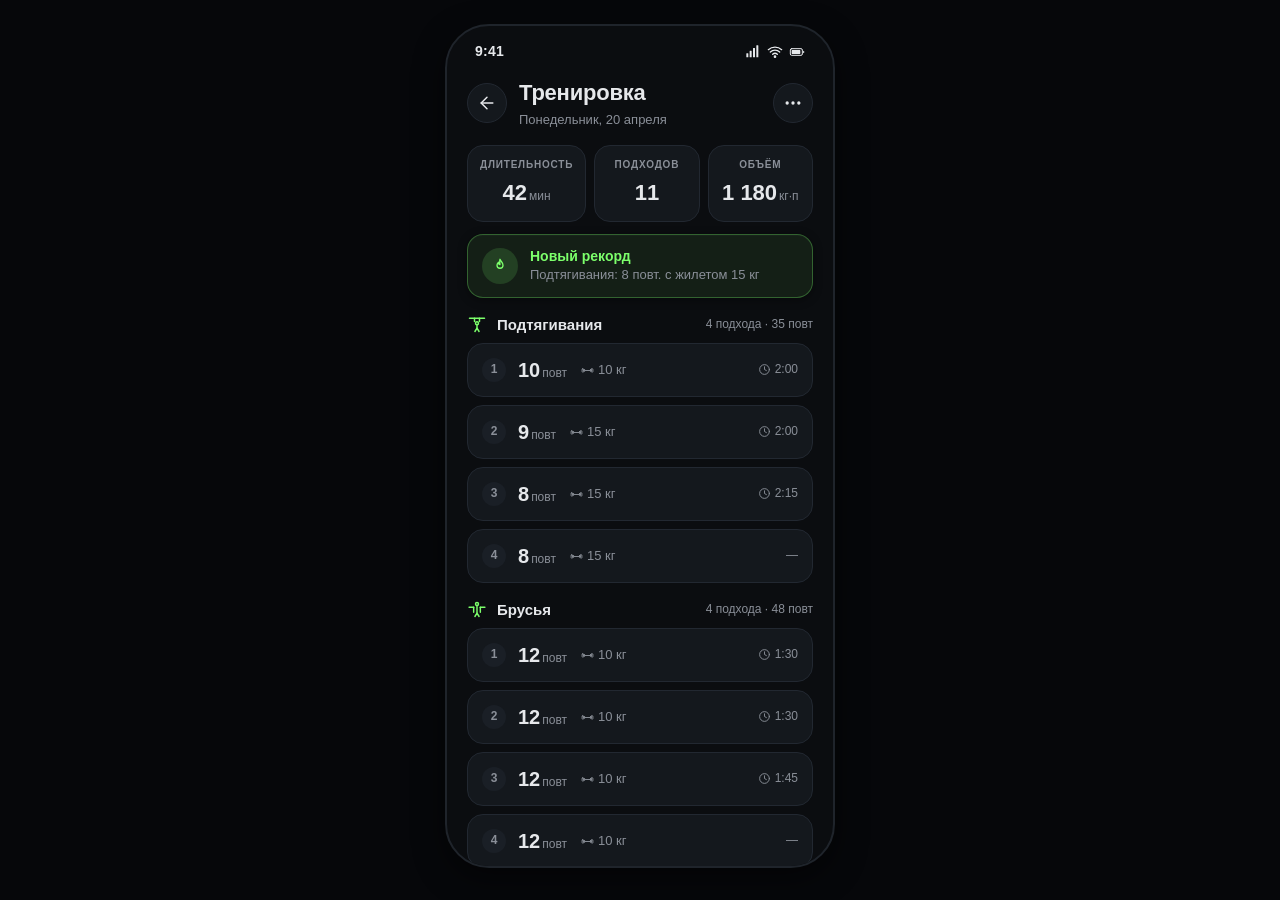
==== mockup/screens/detail.html @ e5e7d48e "Add HTML/CSS mockup for workout tracker Static five-screen mobile mockup (Home / Active Workout / Hi" ====
<!DOCTYPE html>
<html lang="ru">
<head>
<meta charset="UTF-8">
<title>Тренировки · Детали</title>
<meta name="viewport" content="width=390, initial-scale=1">
<link rel="stylesheet" href="../assets/styles.css">
<script src="../assets/icons.js"></script>
<style>
  .summary-grid {
    display: grid;
    grid-template-columns: repeat(3, 1fr);
    gap: 8px;
  }
  .summary-tile {
    background: var(--bg-elev);
    border: 1px solid var(--line);
    border-radius: var(--r-md);
    padding: 12px;
    text-align: center;
  }
  .summary-tile .l { font-size: 10px; color: var(--muted); text-transform: uppercase; letter-spacing: 0.08em; font-weight: 600; }
  .summary-tile .v { font-size: 22px; font-weight: 700; margin-top: 6px; }
  .summary-tile .v small { font-size: 12px; color: var(--muted); font-weight: 500; margin-left: 2px; }
  .action-row { display: grid; grid-template-columns: 1fr 1fr; gap: 10px; margin-top: 14px; }
  .action-row .btn { font-size: 14px; padding: 12px 14px; }
</style>
</head>
<body class="standalone">
  <div class="screen">

    <div class="status-bar mono">
      <span>9:41</span>
      <span class="right">
        <svg><use href="#signal"/></svg>
        <svg><use href="#wifi"/></svg>
        <svg><use href="#battery"/></svg>
      </span>
    </div>

    <div class="screen-header">
      <div class="row gap-3" style="align-items:center;">
        <button class="icon-btn" aria-label="Назад">
          <svg><use href="#arrow-left"/></svg>
        </button>
        <div>
          <h1 style="font-size:22px;">Тренировка</h1>
          <div class="sub">Понедельник, 20 апреля</div>
        </div>
      </div>
      <button class="icon-btn" aria-label="Ещё">
        <svg><use href="#more"/></svg>
      </button>
    </div>

    <div class="content scrollable">

      <!-- Summary -->
      <div class="summary-grid">
        <div class="summary-tile">
          <div class="l">Длительность</div>
          <div class="v mono">42<small>мин</small></div>
        </div>
        <div class="summary-tile">
          <div class="l">Подходов</div>
          <div class="v mono">11</div>
        </div>
        <div class="summary-tile">
          <div class="l">Объём</div>
          <div class="v mono">1 180<small>кг·п</small></div>
        </div>
      </div>

      <!-- PR badge -->
      <div class="card" style="margin-top: 12px; display:flex; align-items:center; gap:12px; padding: 12px 14px; background: rgba(124,255,107,.08); border-color: rgba(124,255,107,.3);">
        <div style="width:36px;height:36px;border-radius:999px;background:rgba(124,255,107,.15);color:var(--accent);display:flex;align-items:center;justify-content:center;">
          <svg style="width:18px;height:18px;"><use href="#flame"/></svg>
        </div>
        <div class="grow">
          <div style="font-size:14px; font-weight:600; color:var(--accent);">Новый рекорд</div>
          <div class="sm muted">Подтягивания: 8 повт. с жилетом 15 кг</div>
        </div>
      </div>

      <!-- Pullups block -->
      <div class="ex-block">
        <div class="hd">
          <svg><use href="#ex-pullup"/></svg>
          <span class="name">Подтягивания</span>
          <span class="count mono">4 подхода · 35 повт</span>
        </div>
        <div class="set-list">
          <div class="set-row">
            <span class="idx">1</span>
            <div class="main">
              <span class="reps mono">10<small>повт</small></span>
              <span class="vest"><svg><use href="#vest"/></svg><span class="mono">10 кг</span></span>
            </div>
            <span class="rest mono"><svg><use href="#clock"/></svg>2:00</span>
          </div>
          <div class="set-row">
            <span class="idx">2</span>
            <div class="main">
              <span class="reps mono">9<small>повт</small></span>
              <span class="vest"><svg><use href="#vest"/></svg><span class="mono">15 кг</span></span>
            </div>
            <span class="rest mono"><svg><use href="#clock"/></svg>2:00</span>
          </div>
          <div class="set-row">
            <span class="idx">3</span>
            <div class="main">
              <span class="reps mono">8<small>повт</small></span>
              <span class="vest"><svg><use href="#vest"/></svg><span class="mono">15 кг</span></span>
            </div>
            <span class="rest mono"><svg><use href="#clock"/></svg>2:15</span>
          </div>
          <div class="set-row">
            <span class="idx">4</span>
            <div class="main">
              <span class="reps mono">8<small>повт</small></span>
              <span class="vest"><svg><use href="#vest"/></svg><span class="mono">15 кг</span></span>
            </div>
            <span class="rest mono">—</span>
          </div>
        </div>
      </div>

      <!-- Dips block -->
      <div class="ex-block">
        <div class="hd">
          <svg><use href="#ex-dip"/></svg>
          <span class="name">Брусья</span>
          <span class="count mono">4 подхода · 48 повт</span>
        </div>
        <div class="set-list">
          <div class="set-row">
            <span class="idx">1</span>
            <div class="main">
              <span class="reps mono">12<small>повт</small></span>
              <span class="vest"><svg><use href="#vest"/></svg><span class="mono">10 кг</span></span>
            </div>
            <span class="rest mono"><svg><use href="#clock"/></svg>1:30</span>
          </div>
          <div class="set-row">
            <span class="idx">2</span>
            <div class="main">
              <span class="reps mono">12<small>повт</small></span>
              <span class="vest"><svg><use href="#vest"/></svg><span class="mono">10 кг</span></span>
            </div>
            <span class="rest mono"><svg><use href="#clock"/></svg>1:30</span>
          </div>
          <div class="set-row">
            <span class="idx">3</span>
            <div class="main">
              <span class="reps mono">12<small>повт</small></span>
              <span class="vest"><svg><use href="#vest"/></svg><span class="mono">10 кг</span></span>
            </div>
            <span class="rest mono"><svg><use href="#clock"/></svg>1:45</span>
          </div>
          <div class="set-row">
            <span class="idx">4</span>
            <div class="main">
              <span class="reps mono">12<small>повт</small></span>
              <span class="vest"><svg><use href="#vest"/></svg><span class="mono">10 кг</span></span>
            </div>
            <span class="rest mono">—</span>
          </div>
        </div>
      </div>

      <!-- Pushups block -->
      <div class="ex-block">
        <div class="hd">
          <svg><use href="#ex-pushup"/></svg>
          <span class="name">Отжимания</span>
          <span class="count mono">3 подхода · 60 повт</span>
        </div>
        <div class="set-list">
          <div class="set-row">
            <span class="idx">1</span>
            <div class="main">
              <span class="reps mono">20<small>повт</small></span>
              <span class="vest"><svg><use href="#vest"/></svg><span class="mono">0 кг</span></span>
            </div>
            <span class="rest mono"><svg><use href="#clock"/></svg>1:00</span>
          </div>
          <div class="set-row">
            <span class="idx">2</span>
            <div class="main">
              <span class="reps mono">20<small>повт</small></span>
              <span class="vest"><svg><use href="#vest"/></svg><span class="mono">0 кг</span></span>
            </div>
            <span class="rest mono"><svg><use href="#clock"/></svg>1:15</span>
          </div>
          <div class="set-row">
            <span class="idx">3</span>
            <div class="main">
              <span class="reps mono">20<small>повт</small></span>
              <span class="vest"><svg><use href="#vest"/></svg><span class="mono">0 кг</span></span>
            </div>
            <span class="rest mono">—</span>
          </div>
        </div>
      </div>

      <!-- Note -->
      <div class="note-card" style="margin-top: 16px;">
        <div class="hd">
          <svg><use href="#note"/></svg>
          Заметка
        </div>
        Плечо держалось хорошо, вес 15 кг на подтяге — ок. На отжиме в следующий раз попробую 5 кг жилет.
      </div>

      <!-- Actions -->
      <div class="action-row">
        <button class="btn">
          <svg><use href="#edit"/></svg>
          Редактировать
        </button>
        <button class="btn danger">
          <svg><use href="#trash"/></svg>
          Удалить
        </button>
      </div>

      <div style="height: 20px;"></div>

    </div>

  </div>
</body>
</html>
---- mockup/assets/styles.css ----
/* ==========================================================================
   Tokens
   ========================================================================== */
:root {
  --bg:          #0B0D10;
  --bg-elev:    #14181D;
  --bg-elev-2:  #1A1F26;
  --line:       #222831;
  --text:       #E6E8EB;
  --muted:      #8A8F98;
  --muted-2:    #5B6068;
  --accent:     #7CFF6B;
  --accent-dim: #2E6E28;
  --accent-ink: #0B0D10;
  --danger:     #FF6B6B;
  --warn:       #FFC86B;
  --info:       #6BB8FF;

  --r-sm: 10px;
  --r-md: 16px;
  --r-lg: 22px;
  --r-xl: 28px;

  --s-1: 4px;
  --s-2: 8px;
  --s-3: 12px;
  --s-4: 16px;
  --s-5: 20px;
  --s-6: 24px;
  --s-7: 32px;
  --s-8: 40px;

  --shadow-card: 0 1px 0 rgba(255,255,255,.02) inset, 0 2px 10px rgba(0,0,0,.4);
  --shadow-elev: 0 10px 30px rgba(0,0,0,.5);
}

* { box-sizing: border-box; }

html, body {
  margin: 0;
  padding: 0;
  background: #06070A;
  color: var(--text);
  font-family: -apple-system, BlinkMacSystemFont, "Inter", "SF Pro Text", "Roboto", "Helvetica Neue", Arial, sans-serif;
  font-size: 15px;
  line-height: 1.4;
  -webkit-font-smoothing: antialiased;
  text-rendering: optimizeLegibility;
}

button { font-family: inherit; cursor: pointer; }
a { color: inherit; text-decoration: none; }

/* ==========================================================================
   Phone frame & screen shell (used in index.html gallery)
   ========================================================================== */
.phone {
  width: 390px;
  height: 844px;
  background: var(--bg);
  border-radius: 52px;
  border: 2px solid #1F242B;
  overflow: hidden;
  position: relative;
  box-shadow: var(--shadow-elev);
  flex-shrink: 0;
}
.phone .notch {
  position: absolute; top: 10px; left: 50%; transform: translateX(-50%);
  width: 120px; height: 30px; background: #000; border-radius: 20px;
  z-index: 20;
}
.phone .screen-frame { width: 100%; height: 100%; border: 0; display: block; }

/* When a screen file is loaded directly, give body a phone-like viewport */
body.standalone {
  display: flex;
  justify-content: center;
  align-items: flex-start;
  min-height: 100vh;
  padding: 24px;
}
body.standalone .screen {
  width: 390px;
  height: 844px;
  border-radius: 44px;
  border: 2px solid #1F242B;
  overflow: hidden;
  box-shadow: var(--shadow-elev);
}

/* When loaded in an iframe inside the gallery — fill the iframe cleanly */
html.embedded, html.embedded body { background: transparent; }
html.embedded body.standalone {
  display: block;
  padding: 0;
  min-height: 0;
  height: 100vh;
  overflow: hidden;
}
html.embedded body.standalone .screen {
  width: 100%;
  height: 100%;
  border-radius: 0;
  border: 0;
  box-shadow: none;
}

/* ==========================================================================
   Screen layout
   ========================================================================== */
.screen {
  width: 100%;
  height: 100%;
  background: var(--bg);
  color: var(--text);
  display: flex;
  flex-direction: column;
  position: relative;
}
.status-bar {
  display: flex;
  align-items: center;
  justify-content: space-between;
  padding: 14px 28px 6px;
  font-size: 14px;
  font-weight: 600;
  height: 44px;
  flex-shrink: 0;
  letter-spacing: 0.02em;
}
.status-bar .right { display: flex; gap: 6px; align-items: center; color: var(--text); }
.status-bar .right svg { width: 16px; height: 16px; }

.screen-header {
  display: flex;
  align-items: center;
  justify-content: space-between;
  padding: 8px 20px 12px;
  flex-shrink: 0;
}
.screen-header h1 {
  margin: 0;
  font-size: 28px;
  font-weight: 700;
  letter-spacing: -0.01em;
}
.screen-header .sub {
  color: var(--muted);
  font-size: 13px;
  margin-top: 2px;
}
.icon-btn {
  width: 40px; height: 40px;
  border-radius: 999px;
  background: var(--bg-elev);
  border: 1px solid var(--line);
  display: inline-flex; align-items: center; justify-content: center;
  color: var(--text);
}
.icon-btn svg { width: 20px; height: 20px; }

.content {
  flex: 1 1 auto;
  overflow: hidden;
  padding: 4px 20px 12px;
}
.content.scrollable { overflow-y: auto; }

.tab-bar {
  flex-shrink: 0;
  display: grid;
  grid-template-columns: repeat(3, 1fr);
  align-items: center;
  padding: 10px 12px 22px;
  background: rgba(11,13,16,.85);
  backdrop-filter: blur(20px);
  border-top: 1px solid var(--line);
}
.tab-bar .tab {
  display: flex;
  flex-direction: column;
  align-items: center;
  gap: 4px;
  color: var(--muted);
  font-size: 11px;
  font-weight: 500;
  background: none;
  border: 0;
  padding: 6px 0;
}
.tab-bar .tab svg { width: 22px; height: 22px; }
.tab-bar .tab.active { color: var(--accent); }

/* ==========================================================================
   Cards & generic UI
   ========================================================================== */
.card {
  background: var(--bg-elev);
  border: 1px solid var(--line);
  border-radius: var(--r-md);
  padding: 16px;
  box-shadow: var(--shadow-card);
}
.card + .card { margin-top: 12px; }
.card-title {
  font-size: 13px;
  color: var(--muted);
  text-transform: uppercase;
  letter-spacing: 0.08em;
  margin: 0 0 10px;
  font-weight: 600;
}
.row { display: flex; align-items: center; }
.row.between { justify-content: space-between; }
.row.gap-2 { gap: 8px; }
.row.gap-3 { gap: 12px; }
.row.gap-4 { gap: 16px; }
.col { display: flex; flex-direction: column; }
.col.gap-1 { gap: 4px; }
.col.gap-2 { gap: 8px; }
.col.gap-3 { gap: 12px; }
.col.gap-4 { gap: 16px; }
.grow { flex: 1 1 auto; min-width: 0; }

.muted { color: var(--muted); }
.mono { font-variant-numeric: tabular-nums; font-feature-settings: "tnum"; }
.big { font-size: 48px; font-weight: 700; letter-spacing: -0.02em; }
.med { font-size: 32px; font-weight: 700; letter-spacing: -0.01em; }
.sm  { font-size: 13px; }
.xs  { font-size: 11px; }

.pill {
  display: inline-flex;
  align-items: center;
  gap: 6px;
  padding: 6px 10px;
  border-radius: 999px;
  background: var(--bg-elev-2);
  border: 1px solid var(--line);
  font-size: 12px;
  color: var(--text);
}
.pill.accent {
  background: rgba(124,255,107,.1);
  border-color: rgba(124,255,107,.3);
  color: var(--accent);
}
.pill svg { width: 14px; height: 14px; }

.divider { height: 1px; background: var(--line); margin: 12px 0; }

/* ==========================================================================
   Buttons
   ========================================================================== */
.btn {
  display: inline-flex;
  align-items: center;
  justify-content: center;
  gap: 8px;
  padding: 14px 20px;
  border-radius: var(--r-md);
  border: 1px solid var(--line);
  background: var(--bg-elev);
  color: var(--text);
  font-size: 15px;
  font-weight: 600;
  width: 100%;
}
.btn svg { width: 18px; height: 18px; }
.btn.primary {
  background: var(--accent);
  color: var(--accent-ink);
  border-color: transparent;
  font-size: 17px;
  padding: 18px 20px;
}
.btn.big-primary {
  background: var(--accent);
  color: var(--accent-ink);
  border-color: transparent;
  font-size: 18px;
  padding: 22px 20px;
  border-radius: var(--r-lg);
  box-shadow: 0 10px 30px rgba(124,255,107,.2), 0 0 0 1px rgba(124,255,107,.25) inset;
}
.btn.danger { color: var(--danger); border-color: rgba(255,107,107,.25); }
.btn.ghost { background: transparent; border-color: var(--line); color: var(--muted); }

/* ==========================================================================
   Exercise picker (workout.html)
   ========================================================================== */
.ex-grid {
  display: grid;
  grid-template-columns: repeat(4, 1fr);
  gap: 8px;
}
.ex-tile {
  aspect-ratio: 1 / 1.1;
  background: var(--bg-elev);
  border: 1px solid var(--line);
  border-radius: var(--r-md);
  display: flex;
  flex-direction: column;
  align-items: center;
  justify-content: center;
  gap: 6px;
  color: var(--muted);
  padding: 8px;
  transition: all .2s;
}
.ex-tile svg { width: 28px; height: 28px; }
.ex-tile .name { font-size: 11px; font-weight: 600; text-align: center; line-height: 1.15; }
.ex-tile.active {
  background: rgba(124,255,107,.1);
  border-color: var(--accent);
  color: var(--accent);
}

/* ==========================================================================
   Sets list
   ========================================================================== */
.set-list { display: flex; flex-direction: column; gap: 8px; }
.set-row {
  display: grid;
  grid-template-columns: 24px 1fr auto;
  align-items: center;
  gap: 12px;
  padding: 12px 14px;
  background: var(--bg-elev);
  border: 1px solid var(--line);
  border-radius: var(--r-md);
}
.set-row .idx {
  width: 24px; height: 24px; border-radius: 999px;
  background: var(--bg-elev-2); color: var(--muted);
  display: inline-flex; align-items: center; justify-content: center;
  font-size: 12px; font-weight: 700;
}
.set-row .main { display: flex; gap: 14px; align-items: baseline; }
.set-row .main .reps { font-size: 20px; font-weight: 700; }
.set-row .main .reps small { font-size: 12px; color: var(--muted); font-weight: 500; margin-left: 2px; }
.set-row .main .vest { color: var(--muted); font-size: 13px; display: inline-flex; gap: 4px; align-items: center; }
.set-row .main .vest svg { width: 13px; height: 13px; }
.set-row .rest {
  font-size: 12px; color: var(--muted);
  display: inline-flex; align-items: center; gap: 4px;
}
.set-row .rest svg { width: 13px; height: 13px; }

/* ==========================================================================
   Set input (workout.html new-set area)
   ========================================================================== */
.set-input {
  background: var(--bg-elev);
  border: 1px solid var(--line);
  border-radius: var(--r-lg);
  padding: 16px;
}
.stepper {
  display: grid;
  grid-template-columns: 44px 1fr 44px;
  align-items: center;
  gap: 10px;
}
.stepper button {
  width: 44px; height: 44px;
  border-radius: 999px;
  border: 1px solid var(--line);
  background: var(--bg-elev-2);
  color: var(--text);
  font-size: 22px;
  font-weight: 600;
}
.stepper .value { text-align: center; font-size: 44px; font-weight: 700; letter-spacing: -0.02em; }
.stepper .value small { display: block; font-size: 11px; color: var(--muted); font-weight: 500; letter-spacing: 0.1em; text-transform: uppercase; margin-top: -4px; }

.vest-slider {
  --pct: 33%;
  height: 40px;
  position: relative;
  background: var(--bg-elev-2);
  border-radius: 999px;
  border: 1px solid var(--line);
  margin-top: 10px;
}
.vest-slider .fill {
  position: absolute; left: 0; top: 0; bottom: 0; width: var(--pct);
  background: linear-gradient(90deg, rgba(124,255,107,.2), rgba(124,255,107,.4));
  border-radius: 999px;
}
.vest-slider .thumb {
  position: absolute; top: 50%; left: var(--pct);
  width: 32px; height: 32px; transform: translate(-50%, -50%);
  background: var(--accent);
  border-radius: 999px;
  box-shadow: 0 0 0 4px rgba(124,255,107,.15);
}
.vest-slider .label {
  position: absolute; left: 50%; top: 50%; transform: translate(-50%, -50%);
  font-size: 14px; font-weight: 600; color: var(--text);
  pointer-events: none;
}
.vest-slider .label b { font-size: 18px; }

.preset-row {
  display: grid;
  grid-template-columns: repeat(7, 1fr);
  gap: 6px;
  margin-top: 10px;
}
.preset-row .preset {
  padding: 8px 0;
  border-radius: 10px;
  border: 1px solid var(--line);
  background: var(--bg-elev-2);
  color: var(--muted);
  font-size: 12px;
  font-weight: 600;
  text-align: center;
}
.preset-row .preset.active {
  background: var(--accent);
  color: var(--accent-ink);
  border-color: transparent;
}

/* ==========================================================================
   Rest timer (circular SVG)
   ========================================================================== */
.rest-timer {
  display: flex;
  flex-direction: column;
  align-items: center;
  gap: 8px;
  padding: 16px 0 4px;
}
.rest-timer .ring { position: relative; width: 140px; height: 140px; }
.rest-timer .ring svg { width: 100%; height: 100%; transform: rotate(-90deg); }
.rest-timer .ring .bg { stroke: var(--bg-elev-2); }
.rest-timer .ring .fg { stroke: var(--accent); stroke-linecap: round; transition: stroke-dashoffset 1s linear; }
.rest-timer .ring .time {
  position: absolute; inset: 0;
  display: flex; flex-direction: column; align-items: center; justify-content: center;
  font-variant-numeric: tabular-nums;
}
.rest-timer .ring .time .v { font-size: 34px; font-weight: 700; }
.rest-timer .ring .time .l { font-size: 11px; color: var(--muted); text-transform: uppercase; letter-spacing: 0.1em; }

/* ==========================================================================
   Stats grid (home)
   ========================================================================== */
.stats-grid {
  display: grid;
  grid-template-columns: 1fr 1fr;
  gap: 10px;
}
.stat {
  background: var(--bg-elev);
  border: 1px solid var(--line);
  border-radius: var(--r-md);
  padding: 14px;
}
.stat .l { font-size: 11px; color: var(--muted); text-transform: uppercase; letter-spacing: 0.08em; font-weight: 600; }
.stat .v { font-size: 26px; font-weight: 700; letter-spacing: -0.01em; margin-top: 4px; }
.stat .v small { font-size: 13px; color: var(--muted); font-weight: 500; margin-left: 3px; }

/* ==========================================================================
   History
   ========================================================================== */
.month-label {
  color: var(--muted);
  font-size: 12px;
  font-weight: 600;
  text-transform: uppercase;
  letter-spacing: 0.1em;
  margin: 20px 4px 8px;
}
.month-label:first-of-type { margin-top: 8px; }
.history-row {
  display: grid;
  grid-template-columns: 48px 1fr auto;
  gap: 12px;
  padding: 14px;
  background: var(--bg-elev);
  border: 1px solid var(--line);
  border-radius: var(--r-md);
  align-items: center;
}
.history-row + .history-row { margin-top: 8px; }
.history-row .date {
  display: flex; flex-direction: column; align-items: center; justify-content: center;
  background: var(--bg-elev-2);
  border-radius: 12px;
  padding: 6px 0;
  line-height: 1;
}
.history-row .date .d { font-size: 20px; font-weight: 700; }
.history-row .date .m { font-size: 10px; color: var(--muted); margin-top: 3px; text-transform: uppercase; }
.history-row .meta .title { font-size: 14px; font-weight: 600; }
.history-row .meta .summary { font-size: 12px; color: var(--muted); margin-top: 3px; }
.history-row .chev { color: var(--muted-2); }
.history-row .chev svg { width: 18px; height: 18px; }

/* ==========================================================================
   Progress chart
   ========================================================================== */
.chips {
  display: flex;
  gap: 6px;
  overflow-x: auto;
  padding-bottom: 4px;
  margin: 0 -20px;
  padding-left: 20px;
  padding-right: 20px;
  scrollbar-width: none;
}
.chips::-webkit-scrollbar { display: none; }
.chip {
  flex-shrink: 0;
  padding: 8px 14px;
  border-radius: 999px;
  border: 1px solid var(--line);
  background: var(--bg-elev);
  color: var(--muted);
  font-size: 13px;
  font-weight: 600;
  display: inline-flex; align-items: center; gap: 6px;
  white-space: nowrap;
}
.chip svg { width: 14px; height: 14px; }
.chip.active {
  background: var(--accent);
  color: var(--accent-ink);
  border-color: transparent;
}

.seg {
  display: grid;
  grid-auto-flow: column;
  grid-auto-columns: 1fr;
  background: var(--bg-elev);
  border: 1px solid var(--line);
  border-radius: 12px;
  padding: 4px;
}
.seg .seg-item {
  text-align: center;
  font-size: 12px;
  font-weight: 600;
  color: var(--muted);
  padding: 8px 4px;
  border-radius: 8px;
}
.seg .seg-item.active {
  background: var(--bg-elev-2);
  color: var(--text);
  box-shadow: 0 1px 0 rgba(255,255,255,.04) inset;
}

.chart-box {
  background: var(--bg-elev);
  border: 1px solid var(--line);
  border-radius: var(--r-md);
  padding: 16px;
}
.chart-box .chart-hd { display: flex; justify-content: space-between; align-items: baseline; margin-bottom: 8px; }
.chart-box .chart-hd .val { font-size: 32px; font-weight: 700; letter-spacing: -0.01em; }
.chart-box .chart-hd .val small { font-size: 13px; color: var(--muted); margin-left: 4px; font-weight: 500; }
.chart-box .chart-hd .delta { font-size: 12px; color: var(--accent); font-weight: 600; }
.chart-box svg.chart { display: block; width: 100%; height: 180px; }

.pr-grid {
  display: grid;
  grid-template-columns: repeat(3, 1fr);
  gap: 8px;
  margin-top: 12px;
}
.pr-tile {
  background: var(--bg-elev);
  border: 1px solid var(--line);
  border-radius: var(--r-md);
  padding: 12px;
}
.pr-tile .l { font-size: 10px; color: var(--muted); text-transform: uppercase; letter-spacing: 0.06em; font-weight: 600; }
.pr-tile .v { font-size: 20px; font-weight: 700; margin-top: 4px; }
.pr-tile .v small { font-size: 11px; color: var(--muted); font-weight: 500; margin-left: 2px; }

/* ==========================================================================
   Detail
   ========================================================================== */
.ex-block { margin-top: 16px; }
.ex-block .hd {
  display: flex; align-items: center; gap: 10px;
  margin-bottom: 8px;
}
.ex-block .hd svg { width: 20px; height: 20px; color: var(--accent); }
.ex-block .hd .name { font-size: 15px; font-weight: 600; }
.ex-block .hd .count { font-size: 12px; color: var(--muted); margin-left: auto; }

.note-card {
  background: rgba(107,184,255,.08);
  border: 1px solid rgba(107,184,255,.25);
  border-radius: var(--r-md);
  padding: 14px;
  color: var(--text);
  font-size: 14px;
  line-height: 1.5;
}
.note-card .hd {
  display: flex; align-items: center; gap: 6px;
  color: var(--info); font-size: 11px; text-transform: uppercase; letter-spacing: 0.08em; font-weight: 600;
  margin-bottom: 6px;
}
.note-card .hd svg { width: 13px; height: 13px; }

/* ==========================================================================
   Index gallery
   ========================================================================== */
.gallery {
  padding: 40px;
  min-height: 100vh;
}
.gallery header {
  max-width: 1400px;
  margin: 0 auto 32px;
  text-align: left;
}
.gallery header h1 {
  font-size: 36px;
  font-weight: 700;
  letter-spacing: -0.02em;
  margin: 0;
}
.gallery header p {
  color: var(--muted);
  margin: 8px 0 0;
  font-size: 15px;
  max-width: 640px;
}
.phones-row {
  display: flex;
  gap: 40px;
  overflow-x: auto;
  padding: 20px 0 40px;
  scroll-snap-type: x mandatory;
}
.phones-row .phone { scroll-snap-align: center; }
.phone-caption {
  text-align: center;
  margin-top: 14px;
  color: var(--muted);
  font-size: 13px;
  font-weight: 600;
}
.phone-caption b { color: var(--text); display: block; font-size: 14px; }
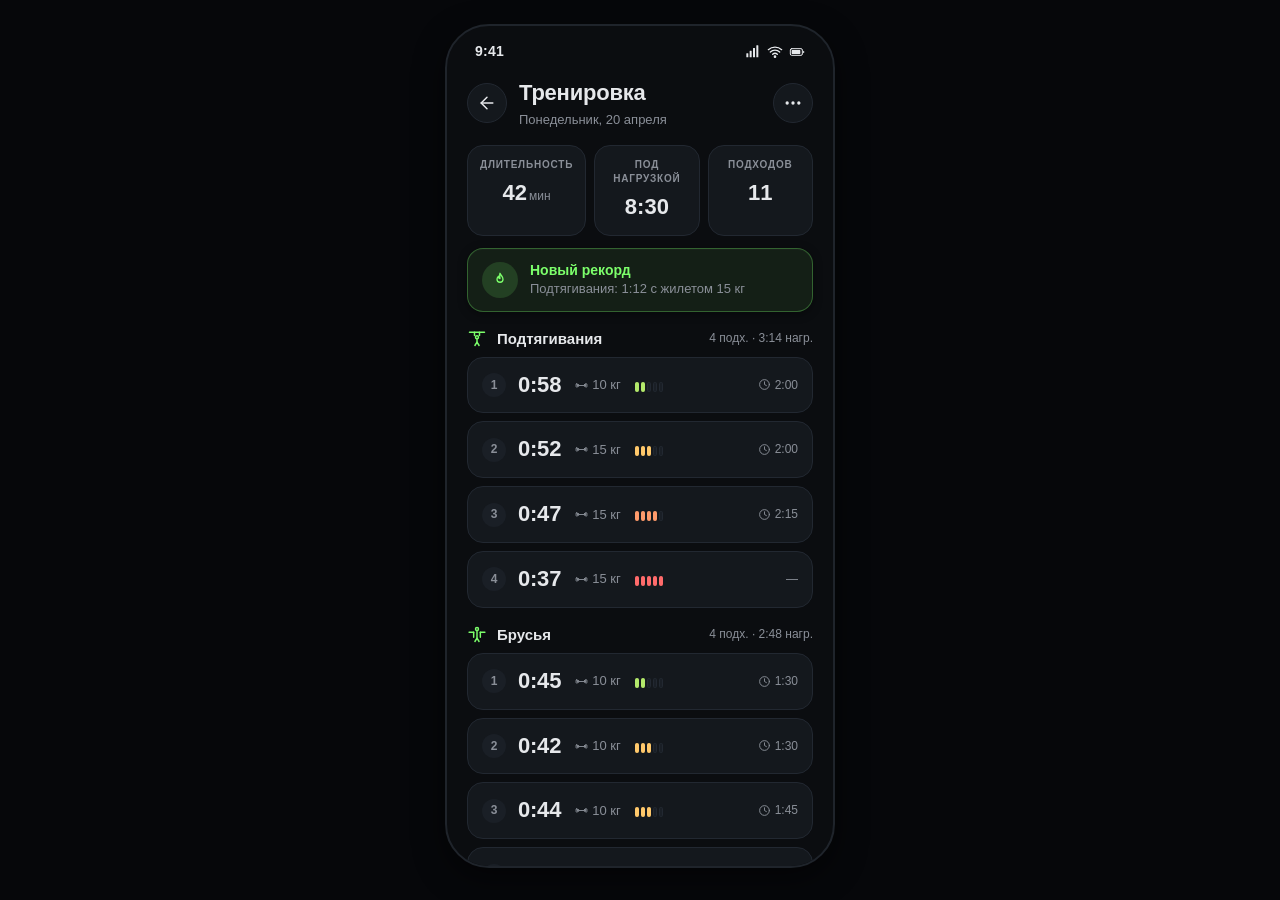
==== commit d29fd082: "Switch primary metric from reps to time under load Time-based sets are the new default. Reps become " ====
--- a/mockup/screens/detail.html
+++ b/mockup/screens/detail.html
@@ -62,12 +62,12 @@
           <div class="v mono">42<small>мин</small></div>
         </div>
         <div class="summary-tile">
+          <div class="l">Под нагрузкой</div>
+          <div class="v mono">8:30</div>
+        </div>
+        <div class="summary-tile">
           <div class="l">Подходов</div>
           <div class="v mono">11</div>
-        </div>
-        <div class="summary-tile">
-          <div class="l">Объём</div>
-          <div class="v mono">1 180<small>кг·п</small></div>
         </div>
       </div>
 
@@ -78,7 +78,7 @@
         </div>
         <div class="grow">
           <div style="font-size:14px; font-weight:600; color:var(--accent);">Новый рекорд</div>
-          <div class="sm muted">Подтягивания: 8 повт. с жилетом 15 кг</div>
+          <div class="sm muted">Подтягивания: 1:12 с жилетом 15 кг</div>
         </div>
       </div>
 
@@ -87,38 +87,50 @@
         <div class="hd">
           <svg><use href="#ex-pullup"/></svg>
           <span class="name">Подтягивания</span>
-          <span class="count mono">4 подхода · 35 повт</span>
+          <span class="count mono">4 подх. · 3:14 нагр.</span>
         </div>
         <div class="set-list">
           <div class="set-row">
             <span class="idx">1</span>
             <div class="main">
-              <span class="reps mono">10<small>повт</small></span>
-              <span class="vest"><svg><use href="#vest"/></svg><span class="mono">10 кг</span></span>
+              <span class="time mono">0:58</span>
+              <span class="vest"><svg><use href="#vest"/></svg><span class="mono">10 кг</span></span>
+              <span class="rpe-pill">
+                <span class="rpe lvl-2"><span class="rpe-seg"></span><span class="rpe-seg"></span><span class="rpe-seg"></span><span class="rpe-seg"></span><span class="rpe-seg"></span></span>
+              </span>
             </div>
             <span class="rest mono"><svg><use href="#clock"/></svg>2:00</span>
           </div>
           <div class="set-row">
             <span class="idx">2</span>
             <div class="main">
-              <span class="reps mono">9<small>повт</small></span>
+              <span class="time mono">0:52</span>
               <span class="vest"><svg><use href="#vest"/></svg><span class="mono">15 кг</span></span>
+              <span class="rpe-pill">
+                <span class="rpe lvl-3"><span class="rpe-seg"></span><span class="rpe-seg"></span><span class="rpe-seg"></span><span class="rpe-seg"></span><span class="rpe-seg"></span></span>
+              </span>
             </div>
             <span class="rest mono"><svg><use href="#clock"/></svg>2:00</span>
           </div>
           <div class="set-row">
             <span class="idx">3</span>
             <div class="main">
-              <span class="reps mono">8<small>повт</small></span>
+              <span class="time mono">0:47</span>
               <span class="vest"><svg><use href="#vest"/></svg><span class="mono">15 кг</span></span>
+              <span class="rpe-pill">
+                <span class="rpe lvl-4"><span class="rpe-seg"></span><span class="rpe-seg"></span><span class="rpe-seg"></span><span class="rpe-seg"></span><span class="rpe-seg"></span></span>
+              </span>
             </div>
             <span class="rest mono"><svg><use href="#clock"/></svg>2:15</span>
           </div>
           <div class="set-row">
             <span class="idx">4</span>
             <div class="main">
-              <span class="reps mono">8<small>повт</small></span>
+              <span class="time mono">0:37</span>
               <span class="vest"><svg><use href="#vest"/></svg><span class="mono">15 кг</span></span>
+              <span class="rpe-pill">
+                <span class="rpe lvl-5"><span class="rpe-seg"></span><span class="rpe-seg"></span><span class="rpe-seg"></span><span class="rpe-seg"></span><span class="rpe-seg"></span></span>
+              </span>
             </div>
             <span class="rest mono">—</span>
           </div>
@@ -130,38 +142,50 @@
         <div class="hd">
           <svg><use href="#ex-dip"/></svg>
           <span class="name">Брусья</span>
-          <span class="count mono">4 подхода · 48 повт</span>
+          <span class="count mono">4 подх. · 2:48 нагр.</span>
         </div>
         <div class="set-list">
           <div class="set-row">
             <span class="idx">1</span>
             <div class="main">
-              <span class="reps mono">12<small>повт</small></span>
-              <span class="vest"><svg><use href="#vest"/></svg><span class="mono">10 кг</span></span>
+              <span class="time mono">0:45</span>
+              <span class="vest"><svg><use href="#vest"/></svg><span class="mono">10 кг</span></span>
+              <span class="rpe-pill">
+                <span class="rpe lvl-2"><span class="rpe-seg"></span><span class="rpe-seg"></span><span class="rpe-seg"></span><span class="rpe-seg"></span><span class="rpe-seg"></span></span>
+              </span>
             </div>
             <span class="rest mono"><svg><use href="#clock"/></svg>1:30</span>
           </div>
           <div class="set-row">
             <span class="idx">2</span>
             <div class="main">
-              <span class="reps mono">12<small>повт</small></span>
-              <span class="vest"><svg><use href="#vest"/></svg><span class="mono">10 кг</span></span>
+              <span class="time mono">0:42</span>
+              <span class="vest"><svg><use href="#vest"/></svg><span class="mono">10 кг</span></span>
+              <span class="rpe-pill">
+                <span class="rpe lvl-3"><span class="rpe-seg"></span><span class="rpe-seg"></span><span class="rpe-seg"></span><span class="rpe-seg"></span><span class="rpe-seg"></span></span>
+              </span>
             </div>
             <span class="rest mono"><svg><use href="#clock"/></svg>1:30</span>
           </div>
           <div class="set-row">
             <span class="idx">3</span>
             <div class="main">
-              <span class="reps mono">12<small>повт</small></span>
-              <span class="vest"><svg><use href="#vest"/></svg><span class="mono">10 кг</span></span>
+              <span class="time mono">0:44</span>
+              <span class="vest"><svg><use href="#vest"/></svg><span class="mono">10 кг</span></span>
+              <span class="rpe-pill">
+                <span class="rpe lvl-3"><span class="rpe-seg"></span><span class="rpe-seg"></span><span class="rpe-seg"></span><span class="rpe-seg"></span><span class="rpe-seg"></span></span>
+              </span>
             </div>
             <span class="rest mono"><svg><use href="#clock"/></svg>1:45</span>
           </div>
           <div class="set-row">
             <span class="idx">4</span>
             <div class="main">
-              <span class="reps mono">12<small>повт</small></span>
-              <span class="vest"><svg><use href="#vest"/></svg><span class="mono">10 кг</span></span>
+              <span class="time mono">0:37</span>
+              <span class="vest"><svg><use href="#vest"/></svg><span class="mono">10 кг</span></span>
+              <span class="rpe-pill">
+                <span class="rpe lvl-4"><span class="rpe-seg"></span><span class="rpe-seg"></span><span class="rpe-seg"></span><span class="rpe-seg"></span><span class="rpe-seg"></span></span>
+              </span>
             </div>
             <span class="rest mono">—</span>
           </div>
@@ -173,30 +197,39 @@
         <div class="hd">
           <svg><use href="#ex-pushup"/></svg>
           <span class="name">Отжимания</span>
-          <span class="count mono">3 подхода · 60 повт</span>
+          <span class="count mono">3 подх. · 2:28 нагр.</span>
         </div>
         <div class="set-list">
           <div class="set-row">
             <span class="idx">1</span>
             <div class="main">
-              <span class="reps mono">20<small>повт</small></span>
+              <span class="time mono">0:58</span>
               <span class="vest"><svg><use href="#vest"/></svg><span class="mono">0 кг</span></span>
+              <span class="rpe-pill">
+                <span class="rpe lvl-2"><span class="rpe-seg"></span><span class="rpe-seg"></span><span class="rpe-seg"></span><span class="rpe-seg"></span><span class="rpe-seg"></span></span>
+              </span>
             </div>
             <span class="rest mono"><svg><use href="#clock"/></svg>1:00</span>
           </div>
           <div class="set-row">
             <span class="idx">2</span>
             <div class="main">
-              <span class="reps mono">20<small>повт</small></span>
-              <span class="vest"><svg><use href="#vest"/></svg><span class="mono">0 кг</span></span>
+              <span class="time mono">0:48</span>
+              <span class="vest"><svg><use href="#vest"/></svg><span class="mono">5 кг</span></span>
+              <span class="rpe-pill">
+                <span class="rpe lvl-3"><span class="rpe-seg"></span><span class="rpe-seg"></span><span class="rpe-seg"></span><span class="rpe-seg"></span><span class="rpe-seg"></span></span>
+              </span>
             </div>
             <span class="rest mono"><svg><use href="#clock"/></svg>1:15</span>
           </div>
           <div class="set-row">
             <span class="idx">3</span>
             <div class="main">
-              <span class="reps mono">20<small>повт</small></span>
-              <span class="vest"><svg><use href="#vest"/></svg><span class="mono">0 кг</span></span>
+              <span class="time mono">0:42</span>
+              <span class="vest"><svg><use href="#vest"/></svg><span class="mono">5 кг</span></span>
+              <span class="rpe-pill">
+                <span class="rpe lvl-4"><span class="rpe-seg"></span><span class="rpe-seg"></span><span class="rpe-seg"></span><span class="rpe-seg"></span><span class="rpe-seg"></span></span>
+              </span>
             </div>
             <span class="rest mono">—</span>
           </div>
@@ -209,7 +242,7 @@
           <svg><use href="#note"/></svg>
           Заметка
         </div>
-        Плечо держалось хорошо, вес 15 кг на подтяге — ок. На отжиме в следующий раз попробую 5 кг жилет.
+        На третьем подходе подтяга уже почти отказ — но 15 кг держит. На отжиме добавил 5 кг, норм.
       </div>
 
       <!-- Actions -->
--- a/mockup/assets/styles.css
+++ b/mockup/assets/styles.css
@@ -348,6 +348,187 @@
 }
 .set-row .rest svg { width: 13px; height: 13px; }
 
+/* Time-dominant set row: time as primary, vest + RPE inline */
+.set-row .main .time { font-size: 22px; font-weight: 700; letter-spacing: -0.01em; }
+.set-row .main .time small { font-size: 11px; color: var(--muted); font-weight: 500; margin-left: 2px; text-transform: uppercase; letter-spacing: 0.06em; }
+.set-row .main .reps-inline { color: var(--muted); font-size: 12px; display: inline-flex; gap: 3px; align-items: baseline; }
+.set-row .main .reps-inline b { color: var(--text); font-weight: 600; font-variant-numeric: tabular-nums; }
+
+/* RPE indicator: 5 vertical bars colored by level */
+.rpe {
+  display: inline-flex;
+  gap: 2px;
+  align-items: center;
+  height: 12px;
+}
+.rpe .rpe-seg {
+  width: 4px; height: 10px; border-radius: 1.5px;
+  background: var(--bg-elev-2);
+  border: 1px solid var(--line);
+}
+.rpe.lvl-1 .rpe-seg:nth-child(-n+1),
+.rpe.lvl-2 .rpe-seg:nth-child(-n+2),
+.rpe.lvl-3 .rpe-seg:nth-child(-n+3),
+.rpe.lvl-4 .rpe-seg:nth-child(-n+4),
+.rpe.lvl-5 .rpe-seg:nth-child(-n+5) {
+  background: var(--rpe-color);
+  border-color: var(--rpe-color);
+}
+.rpe.lvl-1 { --rpe-color: #7CFF6B; }
+.rpe.lvl-2 { --rpe-color: #B3E86B; }
+.rpe.lvl-3 { --rpe-color: #FFC86B; }
+.rpe.lvl-4 { --rpe-color: #FF9B6B; }
+.rpe.lvl-5 { --rpe-color: #FF6B6B; }
+
+.rpe-pill {
+  display: inline-flex; align-items: center; gap: 5px;
+  font-size: 11px; color: var(--muted);
+  white-space: nowrap;
+}
+.rpe-pill .l { text-transform: uppercase; letter-spacing: 0.06em; font-weight: 600; }
+
+/* Active set card (giant timer) */
+.active-set {
+  background: var(--bg-elev);
+  border: 1px solid rgba(124,255,107,.35);
+  border-radius: var(--r-lg);
+  padding: 18px;
+  position: relative;
+  overflow: hidden;
+}
+.active-set::before {
+  content: "";
+  position: absolute; top: 0; left: 0; right: 0; height: 3px;
+  background: linear-gradient(90deg, transparent, var(--accent), transparent);
+  animation: scanline 2s linear infinite;
+}
+@keyframes scanline {
+  0% { transform: translateX(-100%); }
+  100% { transform: translateX(100%); }
+}
+.active-set .hd {
+  display: flex; justify-content: space-between; align-items: center;
+  font-size: 12px; color: var(--muted); text-transform: uppercase; letter-spacing: 0.08em; font-weight: 600;
+  margin-bottom: 4px;
+}
+.active-set .hd .rec {
+  display: inline-flex; align-items: center; gap: 5px;
+  color: var(--danger);
+}
+.active-set .hd .rec .dot {
+  width: 8px; height: 8px; border-radius: 999px; background: var(--danger);
+  animation: blink 1.2s ease-in-out infinite;
+}
+@keyframes blink { 0%, 100% { opacity: 1; } 50% { opacity: 0.3; } }
+.active-set .time-big {
+  font-size: 72px;
+  font-weight: 700;
+  letter-spacing: -0.03em;
+  text-align: center;
+  font-variant-numeric: tabular-nums;
+  line-height: 1.05;
+  padding: 6px 0 4px;
+}
+.active-set .vest-chip {
+  display: inline-flex; align-items: center; gap: 6px;
+  background: var(--bg-elev-2);
+  border: 1px solid var(--line);
+  padding: 6px 12px;
+  border-radius: 999px;
+  font-size: 13px;
+  font-weight: 600;
+}
+.active-set .vest-chip svg { width: 14px; height: 14px; color: var(--muted); }
+.active-set .vest-chip b { font-variant-numeric: tabular-nums; }
+
+.stop-btn {
+  background: var(--danger);
+  color: #fff;
+  border: 0;
+  border-radius: var(--r-md);
+  padding: 16px;
+  width: 100%;
+  font-size: 16px;
+  font-weight: 700;
+  display: inline-flex;
+  align-items: center;
+  justify-content: center;
+  gap: 10px;
+  box-shadow: 0 6px 18px rgba(255,107,107,.25);
+}
+.stop-btn svg { width: 18px; height: 18px; }
+
+/* Interval schedule card (compact) */
+.interval-card {
+  background: var(--bg-elev);
+  border: 1px solid var(--line);
+  border-radius: var(--r-md);
+  padding: 14px;
+  display: grid;
+  grid-template-columns: 1fr 1fr 1fr;
+  gap: 10px;
+}
+.interval-card .cell { text-align: center; }
+.interval-card .cell .l { font-size: 10px; text-transform: uppercase; letter-spacing: 0.08em; color: var(--muted); font-weight: 600; }
+.interval-card .cell .v { font-size: 22px; font-weight: 700; margin-top: 4px; font-variant-numeric: tabular-nums; }
+.interval-card .cell .v small { font-size: 11px; color: var(--muted); font-weight: 500; margin-left: 2px; }
+
+/* RPE picker (record screen) */
+.rpe-picker {
+  display: grid;
+  grid-template-columns: repeat(5, 1fr);
+  gap: 8px;
+}
+.rpe-picker button {
+  background: var(--bg-elev);
+  border: 1px solid var(--line);
+  border-radius: 14px;
+  padding: 14px 6px 10px;
+  color: var(--text);
+  display: flex;
+  flex-direction: column;
+  align-items: center;
+  gap: 4px;
+  font-family: inherit;
+}
+.rpe-picker button .n {
+  font-size: 22px; font-weight: 700; line-height: 1;
+}
+.rpe-picker button .w {
+  font-size: 10px; color: var(--muted); text-transform: uppercase; letter-spacing: 0.06em; font-weight: 600;
+}
+.rpe-picker button.active {
+  border-color: transparent;
+  background: var(--rpe-color, var(--accent));
+  color: var(--accent-ink);
+}
+.rpe-picker button.active .w { color: rgba(11,13,16,.7); }
+.rpe-picker button.lvl-1 { --rpe-color: #7CFF6B; }
+.rpe-picker button.lvl-2 { --rpe-color: #B3E86B; }
+.rpe-picker button.lvl-3 { --rpe-color: #FFC86B; }
+.rpe-picker button.lvl-4 { --rpe-color: #FF9B6B; }
+.rpe-picker button.lvl-5 { --rpe-color: #FF6B6B; }
+
+/* Optional reps input on record screen */
+.optional-input {
+  display: flex;
+  align-items: center;
+  background: var(--bg-elev);
+  border: 1px solid var(--line);
+  border-radius: var(--r-md);
+  padding: 10px 14px;
+  gap: 10px;
+}
+.optional-input .label { flex: 1; color: var(--muted); font-size: 13px; }
+.optional-input .label small { display: block; font-size: 11px; color: var(--muted-2); margin-top: 2px; }
+.optional-input input {
+  width: 60px; text-align: center;
+  background: var(--bg-elev-2); border: 1px solid var(--line); border-radius: 10px;
+  color: var(--text); font-size: 18px; font-weight: 700; padding: 8px 6px;
+  font-family: inherit;
+  font-variant-numeric: tabular-nums;
+}
+
 /* ==========================================================================
    Set input (workout.html new-set area)
    ========================================================================== */
@@ -551,6 +732,8 @@
   color: var(--muted);
   padding: 8px 4px;
   border-radius: 8px;
+  background: transparent;
+  border: 0;
 }
 .seg .seg-item.active {
   background: var(--bg-elev-2);
